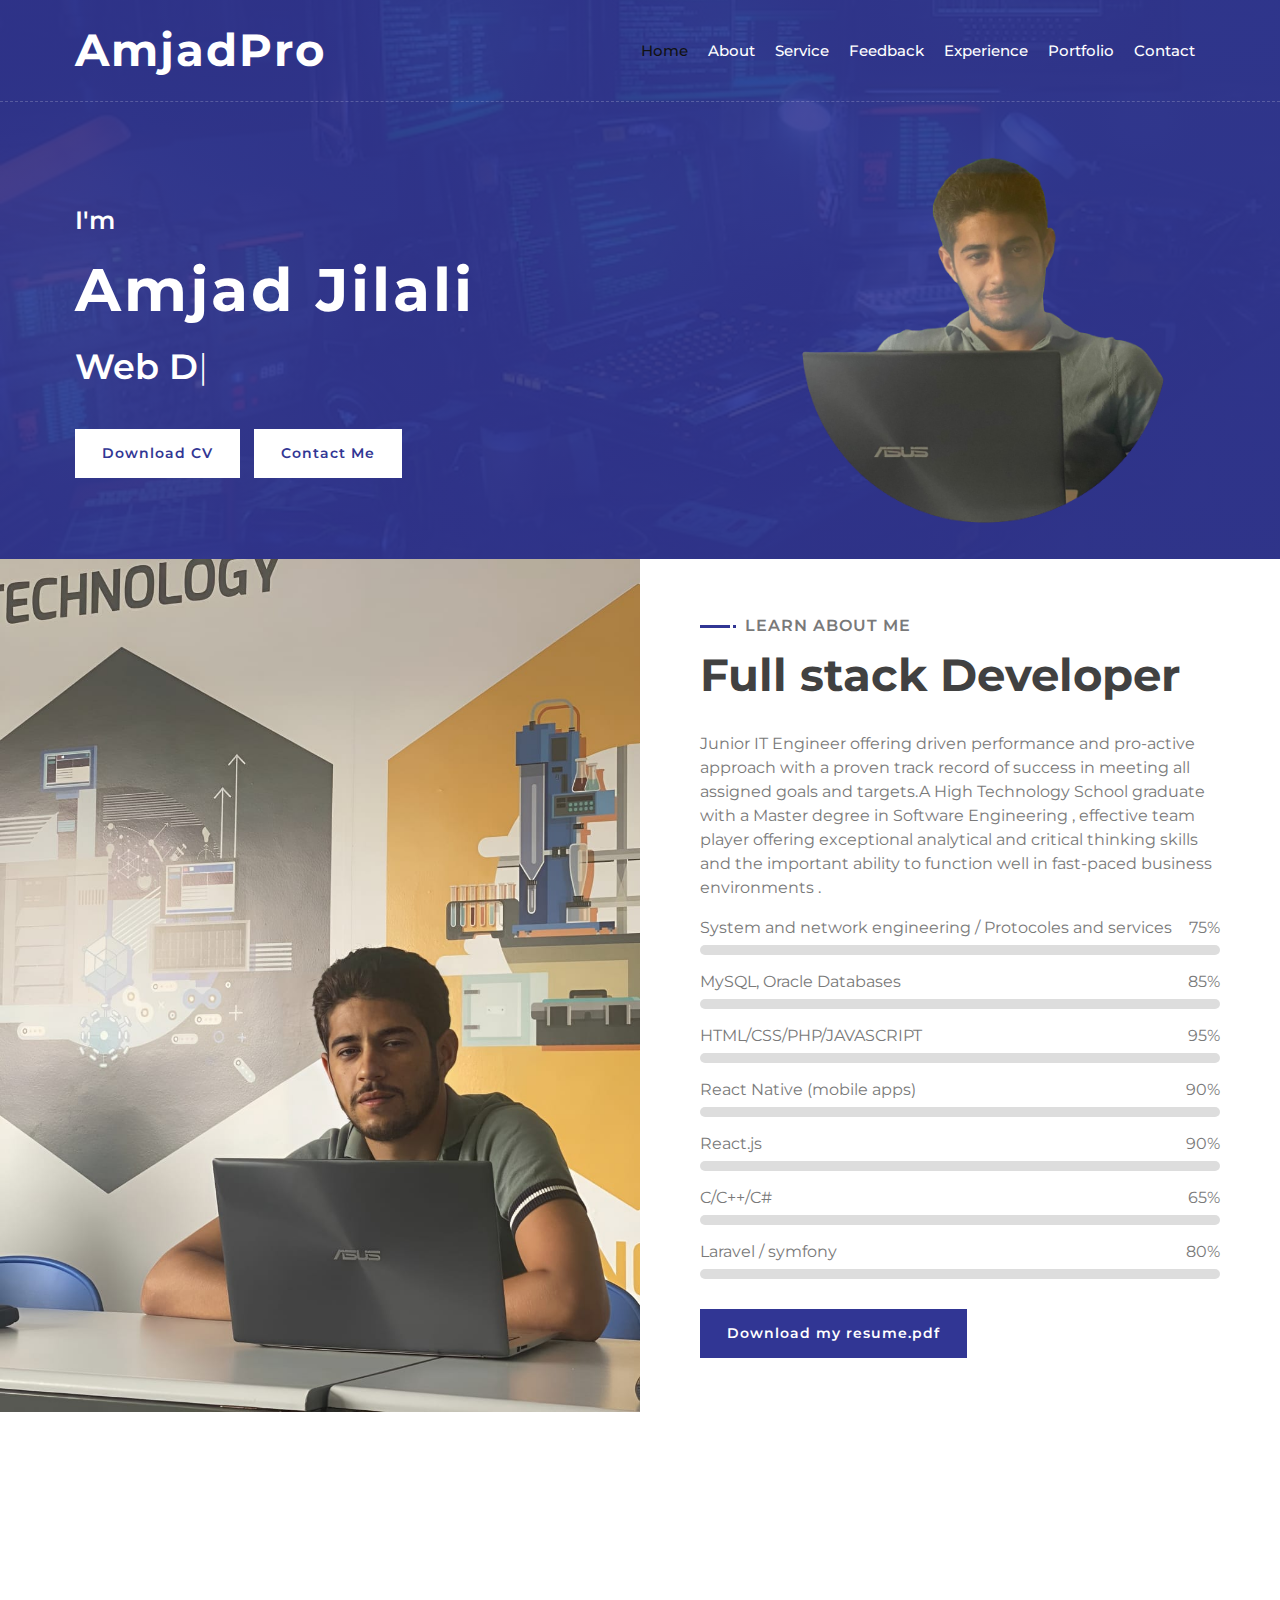
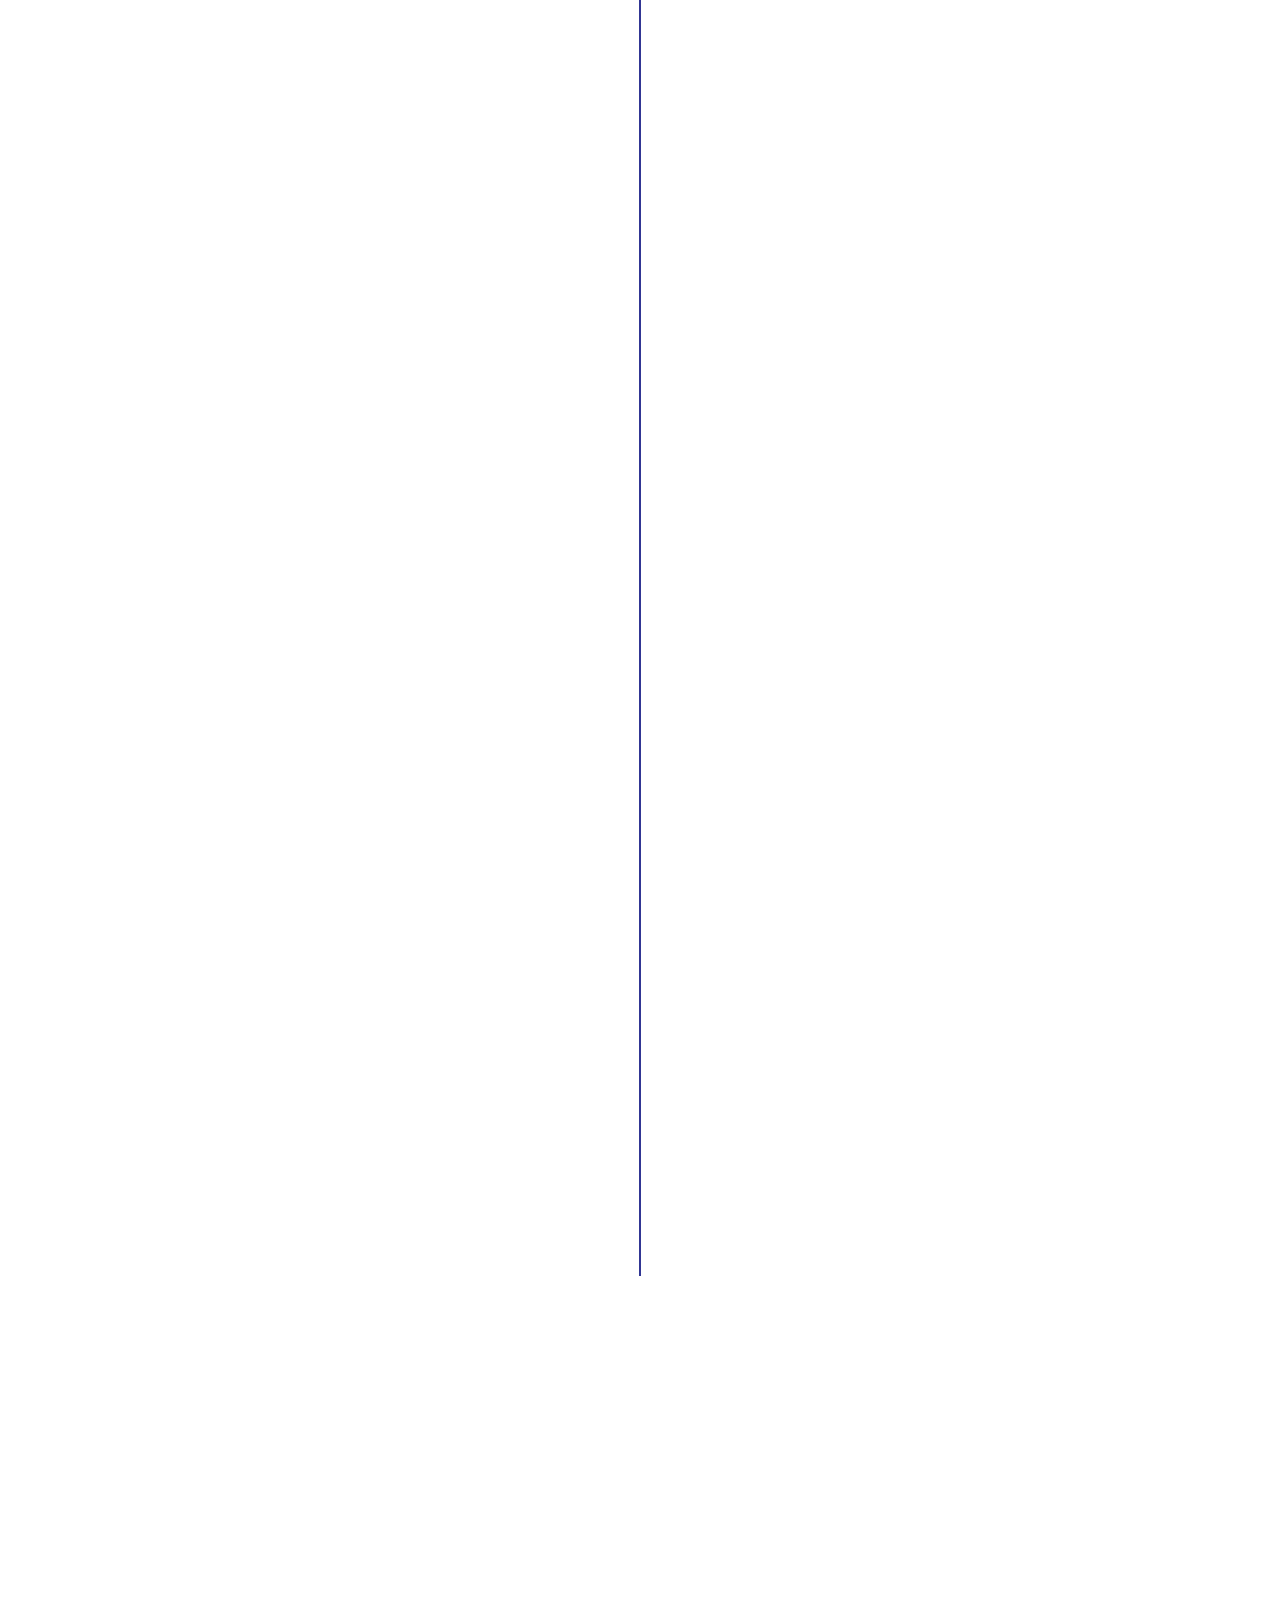
==== index.html @ ea2e1f59 "Add files via upload" ====
<!DOCTYPE html>
<html lang="en">
    <head>
        <meta charset="utf-8">
        <title>Amjadpro</title>
        <meta content="width=device-width, initial-scale=1.0" name="viewport">
        <link href="img/favicon.ico" rel="icon">
        <link href="https://fonts.googleapis.com/css2?family=Montserrat:wght@300;400;500;600;700&display=swap" rel="stylesheet">
        <link href="https://stackpath.bootstrapcdn.com/bootstrap/4.4.1/css/bootstrap.min.css" rel="stylesheet">
        <link href="https://cdnjs.cloudflare.com/ajax/libs/font-awesome/5.10.0/css/all.min.css" rel="stylesheet">
        <link href="lib/animate/animate.min.css" rel="stylesheet">
        <link href="lib/owlcarousel/assets/owl.carousel.min.css" rel="stylesheet">
        <link href="lib/lightbox/css/lightbox.min.css" rel="stylesheet">
        <link href="css/style.css" rel="stylesheet">
    </head>

    <body data-spy="scroll" data-target=".navbar" data-offset="51">
        <div class="navbar navbar-expand-lg bg-light navbar-light">
            <div class="container-fluid">
                <a href="index.html" class="navbar-brand">AmjadPro</a>
                <button type="button" class="navbar-toggler" data-toggle="collapse" data-target="#navbarCollapse">
                    <span class="navbar-toggler-icon"></span>
                </button>

                <div class="collapse navbar-collapse justify-content-between" id="navbarCollapse">
                    <div class="navbar-nav ml-auto">
                        <a href="#home" class="nav-item nav-link active">Home</a>
                        <a href="#about" class="nav-item nav-link">About</a>
                        <a href="#service" class="nav-item nav-link">Service</a>
                        <a href="#review" class="nav-item nav-link">Feedback</a>
                        <a href="#experience" class="nav-item nav-link">Experience</a>
                        <a href="#portfolio" class="nav-item nav-link">Portfolio</a>
                        <a href="#contact" class="nav-item nav-link">Contact</a>
                    </div>
                </div>
            </div>
        </div>
        <div class="hero" id="home">
            <div class="container-fluid">
                <div class="row align-items-center">
                    <div class="col-sm-12 col-md-6">
                        <div class="hero-content">
                            <div class="hero-text">
                                <p>I'm</p>
                                <h1>Amjad Jilali </h1>
                                <h2></h2>
                                <div class="typed-text">Web Developer, Full Stack Developer, Apps Developer</div>
                            </div>
                            <div class="hero-btn">
                                <a class="btn" href="">Download CV</a>
                                <a class="btn" href="#contact">Contact Me</a>
                            </div>
                        </div>
                    </div>
                    <div class="col-sm-12 col-md-6 d-none d-md-block">
                        <div class="hero-image">
                            <img src="img/hero.png" alt="Hero Image">
                        </div>
                    </div>
                </div>
            </div>
        </div>
        <div class="about wow fadeInUp" data-wow-delay="0.1s" id="about">
            <div class="container-fluid">
                <div class="row align-items-center">
                    <div class="col-lg-6">
                        <div class="about-img">
                            <img src="img/about.jpg" alt="Image">
                        </div>
                    </div>
                    <div class="col-lg-6">
                        <div class="about-content">
                            <div class="section-header text-left">
                                <p>Learn About Me</p>
                                <h2>Full stack Developer</h2>
                            </div>
                            <div class="about-text">
                                <p>
                                   Junior IT Engineer offering  driven performance and pro-active approach with a proven track record of success in meeting all assigned goals and targets.A High Technology School graduate with a Master degree in Software Engineering , effective team player offering exceptional analytical and critical thinking skills and the important ability to function well in fast-paced business environments .
                                </p>
                            </div>
                            <div class="skills">
                                <div class="skill-name">
                                    <p>System and network engineering / Protocoles and services</p><p>75%</p>
                                </div>
                                <div class="progress">
                                    <div class="progress-bar" role="progressbar" aria-valuenow="75" aria-valuemin="0" aria-valuemax="100"></div>
                                </div>
                                <div class="skill-name">
                                    <p>MySQL, Oracle Databases</p><p>85%</p>
                                </div>
                                <div class="progress">
                                    <div class="progress-bar" role="progressbar" aria-valuenow="85" aria-valuemin="0" aria-valuemax="100"></div>
                                </div>
                                <div class="skill-name">
                                    <p>HTML/CSS/PHP/JAVASCRIPT</p><p>95%</p>
                                </div>
                                <div class="progress">
                                    <div class="progress-bar" role="progressbar" aria-valuenow="95" aria-valuemin="0" aria-valuemax="100"></div>
                                </div>
                                <div class="skill-name">
                                    <p>React Native (mobile apps) </p><p>90%</p>
                                </div>
                                <div class="progress">
                                    <div class="progress-bar" role="progressbar" aria-valuenow="90" aria-valuemin="0" aria-valuemax="100"></div>
                                </div>
                                <div class="skill-name">
                                    <p>React.js</p><p>90%</p>
                                </div>
                                <div class="progress">
                                    <div class="progress-bar" role="progressbar" aria-valuenow="90" aria-valuemin="0" aria-valuemax="100"></div>
                                </div>
                                <div class="skill-name">
                                    <p>C/C++/C#</p><p>65%</p>
                                </div>
                                <div class="progress">
                                    <div class="progress-bar" role="progressbar" aria-valuenow="60" aria-valuemin="0" aria-valuemax="100"></div>
                                </div>
                                <div class="skill-name">
                                    <p>Laravel / symfony</p><p>80%</p>
                                </div>
                                <div class="progress">
                                    <div class="progress-bar" role="progressbar" aria-valuenow="80" aria-valuemin="0" aria-valuemax="100"></div>
                                </div>
                            </div>
                            <a class="btn" href="">Download my resume.pdf</a>
                        </div>
                    </div>
                </div>
            </div>
        </div>
        <div class="service" id="service">
            <div class="container">
                <div class="section-header text-center wow zoomIn" data-wow-delay="0.1s">
                    <p>What I do</p>
                    <h2>Awesome Quality Services</h2>
                </div>
                <div class="row">
                    <div class="col-lg-6 wow fadeInUp" data-wow-delay="0.0s">
                        <div class="service-item">
                            <div class="service-icon">
                                <i class="fa fa-laptop"></i>
                            </div>
                            <div class="service-text">
                                <h3>Web Design</h3>
                            </div>
                        </div>
                    </div>
                    <div class="col-lg-6 wow fadeInUp" data-wow-delay="0.2s">
                        <div class="service-item">
                            <div class="service-icon">
                                <i class="fa fa-laptop-code"></i>
                            </div>
                            <div class="service-text">
                                <h3>Web Development</h3>
                            </div>
                        </div>
                    </div>
                    <div class="col-lg-6 wow fadeInUp" data-wow-delay="0.4s">
                        <div class="service-item">
                            <div class="service-icon">
                                <i class="fab fa-android"></i>
                            </div>
                            <div class="service-text">
                                <h3>Apps Design</h3>
                            </div>
                        </div>
                    </div>
                    <div class="col-lg-6 wow fadeInUp" data-wow-delay="0.6s">
                        <div class="service-item">
                            <div class="service-icon">
                                <i class="fab fa-apple"></i>
                            </div>
                            <div class="service-text">
                                <h3>Apps Development</h3>
                            </div>
                        </div>
                    </div>
                </div>
            </div>
        </div>
        <!-- Service End -->
        <!-- Testimonial Start -->
        <div class="testimonial wow fadeInUp" data-wow-delay="0.1s" id="review">
            <div class="container">
                <div class="testimonial-icon">
                    <i class="fa fa-quote-left"></i>
                </div>
                <div class="owl-carousel testimonials-carousel">
                    <div class="testimonial-item">
                        <div class="testimonial-img">
                            <img src="img/testimonial-1.jpg" alt="Image">
                        </div>
                        <div class="testimonial-text">
                            <p>
                                Amjad is a proactive, serious person who is really involved in his work, efficient and professional versatile
                            </p>
                            <h3>Brahim El Manti</h3>
                            <h4>IT Engineer</h4>
                        </div>
                    </div>
                    <div class="testimonial-item">
                        <div class="testimonial-img">
                            <img src="img/testimonial-2.jpg" alt="Image">
                        </div>
                        <div class="testimonial-text">
                            <p>
                                Amjad and I worked together on several projects, and I was lucky to call him my coworker. He consistently gave 100 percent effort to the team.
                            </p>
                            <h3>Yasser laaouinat</h3>
                            <h4>UX Designer</h4>
                        </div>
                    </div>
                    <div class="testimonial-item">
                        <div class="testimonial-img">
                            <img src="img/testimonial-3.jpg" alt="Image">
                        </div>
                        <div class="testimonial-text">
                            <p>
                                Lorem ipsum dolor sit amet consec adipis elit. Etiam accums lacus eget velit tincid, quis suscip justo dictum. Lorem ipsum dolor sit amet consec adipis elit.
                            </p>
                            <h3>Customer Name</h3>
                            <h4>Profession</h4>
                        </div>
                    </div>
                </div>
            </div>
        </div>
        <!-- Testimonial End -->
        
        
         <!-- Experience Start -->
        <div class="experience" id="experience">
            <div class="container">
                <header class="section-header text-center wow zoomIn" data-wow-delay="0.1s">
                    <p>My Resume</p>
                    <h2>Working Experience</h2>
                </header>
                <div class="timeline">
                    <div class="timeline-item right wow slideInRight" data-wow-delay="0.1s">
                        <div class="timeline-text">
                            <div class="timeline-date">2022 - present</div>
                            <h2>Clicktodeal.com  2022- Present</h2>
                            <h4>Web Developper WordPress</h4>
                            <p> Develop  the front-end and back-end of a website</p>
                            <p>create attractive and user-friendly websites according to client specifications</p>
                            <p>implementation of themes and plugins</p>
                        </div>
                    </div>

                    <div class="timeline-item left wow slideInLeft" data-wow-delay="0.1s">
                        <div class="timeline-text">
                            <div class="timeline-date">2021 - 2023</div>
                            <h2>Master M1/M2</h2>
                            <h4>High-tech</h4>
                            <p>
                                Master degree of softaware engineering in High Technology school
                            </p>
                        </div>
                    </div>
                     <div class="timeline-item right wow slideInRight" data-wow-delay="0.1s">
                        <div class="timeline-text">
                            <div class="timeline-date">2022</div>
                            <h2>Intern at Avaliance Company -2022</h2>
                            <h4>A full stack Java Developper  01/07 -01/09 </h4>
                            <p> Writing clean code for the front and back end of the software</p>
                            <p>Designing user interactions on the web application itself</p>
                            <p>Creating servers and databases for the back end of the software</p>
                            <p>Ensuring cross-platform compatibility and optimization</p>
                            <p>Testing and maintaining the responsive design of applications</p>

                        </div>
                    </div>
                    <div class="timeline-item right wow slideInRight" data-wow-delay="0.1s">
                        <div class="timeline-text">
                            <div class="timeline-date">2020 - 2021</div>
                            <h2>It Engineering</h2>
                            <h4>High-tech</h4>
                            <p>
                                Bachelor's Degree in IT Engineering - High-Tech Group
                            </p>
                        </div>
                    </div>
                     <div class="timeline-item left wow slideInLeft" data-wow-delay="0.1s">
                        <div class="timeline-text">
                            <div class="timeline-date">2021</div>
                            <h2>Intern at TechniPower group -2021</h2>
                            <h4>Observation internship in automation engineering 15/07-15/09
</h4>
                            <p>
                                Developing and optimising technical systems and automatic facilities
                            </p>
                             <p>
                                Take charge of practical installation work such as installing, commissioning, optimising and operating automatic systems in technical production environments.
                            </p>
                        </div>
                    </div>
                    <div class="timeline-item left wow slideInLeft" data-wow-delay="0.1s">
                        <div class="timeline-text">
                            <div class="timeline-date">2018 - 2020</div>
                            <h2>It Engineering</h2>
                            <h4>Ecole marocaine de science d'ingenieur</h4>
                            <p>
                                First year in Engineering - EMSI, Rabat
                            </p>
                        </div>
                    </div>
                    <div class="timeline-item right wow slideInRight" data-wow-delay="0.1s">
                        <div class="timeline-text">
                            <div class="timeline-date">2014 - 2015</div>
                            <h2>Student</h2>
                            <h4>Group Al Moubadara</h4>
                            <p>
                                High School Graduate Diploma Option SVT
                            </p>
                        </div>
                    </div>
                </div>
            </div>
        </div>
        <!-- Job Experience End -->
        
        
        <!-- Banner Start -->
        <div class="banner wow zoomIn" data-wow-delay="0.1s">
            <div class="container">
                <div class="section-header text-center">
                    <p>Reasonable Price</p>
                    <h2>Get A <span>Special</span> Price</h2>
                </div>
                <div class="container banner-text">
                    <p>
                        Looking for an affordable and professional website? Im here to give your website exactly what it needs to stand out and convert in your niche
                    </p>
                    <a class="btn">Pricing Plan</a>
                </div>
            </div>
        </div>
        <!-- Banner End -->


        <!-- Portfolio Start -->
        <div class="portfolio" id="portfolio">
            <div class="container">
                <div class="section-header text-center wow zoomIn" data-wow-delay="0.1s">
                    <p>My Portfolio</p>
                    <h2>My Academic projects</h2>
                </div>

                <div class="row portfolio-container">
                    <div class="col-lg-4 col-md-6 col-sm-12 portfolio-item filter-1 wow fadeInUp" data-wow-delay="0.0s">
                        <div class="portfolio-wrap">
                            <div class="portfolio-img">
                                <img src="img/post1.png" alt="Image">
                            </div>
                            <div class="portfolio-text">
                                <h3>Dazzling design</h3>
                                <a class="btn" href="img/post1.png" data-lightbox="portfolio">+</a>
                            </div>
                        </div>
                    </div>
                    <div class="col-lg-4 col-md-6 col-sm-12 portfolio-item filter-2 wow fadeInUp" data-wow-delay="0.2s">
                        <div class="portfolio-wrap">
                            <div class="portfolio-img">
                                <img src="img/post2.png" alt="Image">
                            </div>
                            <div class="portfolio-text">
                                <h3>Ana group</h3>
                                <a class="btn" href="img/post2.png" data-lightbox="portfolio">+</a>
                            </div>
                        </div>
                    </div>
                    <div class="col-lg-4 col-md-6 col-sm-12 portfolio-item filter-3 wow fadeInUp" data-wow-delay="0.4s">
                        <div class="portfolio-wrap">
                            <div class="portfolio-img">
                                <img src="img/post3.png" alt="Image">
                            </div>
                            <div class="portfolio-text">
                                <h3>JavaScript quiz game</h3>
                                <a class="btn" href="img/post3.png" data-lightbox="portfolio">+</a>
                            </div>
                        </div>
                    </div>
                </div>
            </div>
        </div>
        <!-- Portfolio End -->
        
  
        <!-- Contact Start -->
        <div class="contact wow fadeInUp" data-wow-delay="0.1s" id="contact">
            <div class="container-fluid">
                <div class="container">
                    <div class="row align-items-center">
                        <div class="col-md-4"></div>
                        <div class="col-md-8">
                            <div class="contact-form">
                                <div id="success"></div>
                                <form name="sentMessage" id="contactForm" novalidate="novalidate">
                                    <div class="control-group">
                                        <input type="text" class="form-control" id="name" placeholder="Your Name" required="required" data-validation-required-message="Please enter your name" />
                                        <p class="help-block"></p>
                                    </div>
                                    <div class="control-group">
                                        <input type="email" class="form-control" id="email" placeholder="Your Email" required="required" data-validation-required-message="Please enter your email" />
                                        <p class="help-block"></p>
                                    </div>
                                    <div class="control-group">
                                        <input type="text" class="form-control" id="subject" placeholder="Subject" required="required" data-validation-required-message="Please enter a subject" />
                                        <p class="help-block"></p>
                                    </div>
                                    <div class="control-group">
                                        <textarea class="form-control" id="message" placeholder="Message" required="required" data-validation-required-message="Please enter your message"></textarea>
                                        <p class="help-block"></p>
                                    </div>
                                    <div>
                                        <button class="btn" type="submit" id="sendMessageButton">Send Message</button>
                                    </div>
                                </form>
                            </div>
                        </div>
                    </div>
                </div>
            </div>
        </div>
        <!-- Contact End -->


        <!-- Footer Start -->
        <div class="footer wow fadeIn" data-wow-delay="0.3s">
            <div class="container-fluid">
                <div class="container">
                    <div class="footer-info">
                        <h2>Amjad Jilali</h2>
                        <h3>IMM 7AG APPT 15 CYM, Rabat, Morocco</h3>
                        <div class="footer-menu">
                            <p>+212 693 111 044</p>
                            <p>Amjad.jil@hotmail.com</p>
                        </div>
                        <div class="footer-social">
                            <a href="https://api.whatsapp.com/send?phone=0693111044"><i class="fab fa-whatsapp"></i></a>
                            <a href="mailto:amjad.jil@hotmail.com"><i class="fas fa-envelope"></i></a>
                            <a href="https://www.linkedin.com/in/amjad-jilali-318666165"><i class="fab fa-linkedin-in"></i></a>
                        </div>
                    </div>
                </div>
                <div class="container copyright">
                    <p>&copy; <a href="#">Amjadpro</a>, All Right Reserved | Designed By Amjad Jilali</a></p>
                </div>
            </div>
        </div>
        <!-- Footer End -->
        
        
        <!-- Back to top button -->
        <a href="#" class="btn back-to-top"><i class="fa fa-chevron-up"></i></a>
        
        
        <!-- Pre Loader -->
        <div id="loader" class="show">
            <div class="loader"></div>
        </div>

        
        <!-- JavaScript Libraries -->
        <script src="https://code.jquery.com/jquery-3.4.1.min.js"></script>
        <script src="https://stackpath.bootstrapcdn.com/bootstrap/4.4.1/js/bootstrap.bundle.min.js"></script>
        <script src="lib/easing/easing.min.js"></script>
        <script src="lib/wow/wow.min.js"></script>
        <script src="lib/waypoints/waypoints.min.js"></script>
        <script src="lib/typed/typed.min.js"></script>
        <script src="lib/owlcarousel/owl.carousel.min.js"></script>
        <script src="lib/isotope/isotope.pkgd.min.js"></script>
        <script src="lib/lightbox/js/lightbox.min.js"></script>
        
        <!-- Contact Javascript File -->
        <script src="mail/jqBootstrapValidation.min.js"></script>
        <script src="mail/contact.js"></script>

        <!-- Template Javascript -->
        <script src="js/main.js"></script>
    </body>
</html>
---- css/style.css ----
body {
    color: #797979;
    background: #ffffff;
    font-family: 'Montserrat', sans-serif;
}

h1,
h2, 
h3, 
h4,
h5, 
h6 {
    color: #414141;
}

a {
    color: #313131;
    transition: .3s;
}

a:hover,
a:active,
a:focus {
    color: #313694;
    outline: none;
    text-decoration: none;
}

.btn:focus,
.form-control:focus {
    box-shadow: none;
}

.container-fluid {
    max-width: 1366px;
}

.btn {
    padding: 12px 25px;
    font-size: 14px;
    font-weight: 600;
    letter-spacing: 1px;
    color: #ffffff;
    background: #313694;
    border: 2px solid transparent;
    border-radius: 0;
    box-shadow: inset 0 0 0 50px #313694;
    transition: ease-out 0.3s;
    -webkit-transition: ease-out 0.3s;
    -moz-transition: ease-out 0.3s;
}

.btn:hover {
    color: #313694;
    background: transparent;
    box-shadow: inset 0 0 0 0 #313694;
    border-color: #313694;
}

#loader {
    position: fixed;
    top: 0;
    right: 0;
    bottom: 0;
    left: 0;
    display: flex;
    align-items: center;
    justify-content: center;
    background: #ffffff;
    opacity: 0;
    visibility: hidden;
    -webkit-transition: opacity .3s ease-out, visibility 0s linear .3s;
    -o-transition: opacity .3s ease-out, visibility 0s linear .3s;
    transition: opacity .3s ease-out, visibility 0s linear .3s;
    z-index: 999;
}

#loader.show {
    -webkit-transition: opacity .6s ease-out, visibility 0s linear 0s;
    -o-transition: opacity .6s ease-out, visibility 0s linear 0s;
    transition: opacity .6s ease-out, visibility 0s linear 0s;
    visibility: visible;
    opacity: 1;
}

#loader .loader {
    position: relative;
    width: 45px;
    height: 45px;
    border: 5px solid #dddddd;
    border-top: 5px solid #313694;
    border-radius: 50%;
    -webkit-animation: spin 2s linear infinite;
    animation: spin 2s linear infinite;
}

@-webkit-keyframes spin {
    0% { -webkit-transform: rotate(0deg); }
    100% { -webkit-transform: rotate(360deg); }
}

@keyframes spin {
    0% { transform: rotate(0deg); }
    100% { transform: rotate(360deg); }
}

.back-to-top {
    position: fixed;
    display: none;
    width: 44px;
    height: 44px;
    padding: 8px 0;
    text-align: center;
    line-height: 1;
    font-size: 22px;
    right: 15px;
    bottom: 15px;
    z-index: 9;
}

.back-to-top i {
    color: #ffffff;
}

.back-to-top:hover i {
    color: #414141;
}


/**********************************/
/*********** Nav Bar CSS **********/
/**********************************/
.navbar {
    position: relative;
    transition: .5s;
    z-index: 999;
}

.navbar.nav-sticky {
    position: fixed;
    top: 0;
    width: 100%;
    box-shadow: 0 2px 5px rgba(0, 0, 0, .3);
}

.navbar .navbar-brand {
    margin: 0;
    font-size: 45px;
    line-height: 0px;
    font-weight: 700;
    letter-spacing: 2px;
    transition: .5s;
    
}

.navbar .navbar-brand img {
    max-width: 100%;
    max-height: 40px;
}

.navbar .dropdown-menu {
    margin-top: 0;
    border: 0;
    border-radius: 0;
    background: #f8f9fa;
}

@media (min-width: 992px) {
    .navbar {
        position: absolute;
        width: 100%;
        padding: 30px 60px;
        background: transparent !important;
        border-bottom: 1px dashed rgba(256, 256, 256, .2);
        z-index: 9;
    }
    
    .navbar.nav-sticky {
        padding: 10px 60px;
        background: #ffffff !important;
    }
    
    .navbar .navbar-brand {
        color: #ffffff;
    }
    
    .navbar.nav-sticky .navbar-brand {
        color: #313694;
    }

    .navbar-light .navbar-nav .nav-link,
    .navbar-light .navbar-nav .nav-link:focus {
        padding: 10px 10px 8px 10px;
        color: #ffffff;
        font-size: 15px;
        font-weight: 500;
    }
    
    .navbar-light.nav-sticky .navbar-nav .nav-link,
    .navbar-light.nav-sticky .navbar-nav .nav-link:focus {
        color: #414141;
    }

    .navbar-light .navbar-nav .nav-link:hover,
    .navbar-light .navbar-nav .nav-link.active {
        color: #111111;
    }
    
    .navbar-light.nav-sticky .navbar-nav .nav-link:hover,
    .navbar-light.nav-sticky .navbar-nav .nav-link.active {
        color: #313694;
    }
}

@media (max-width: 991.98px) {   
    .navbar {
        padding: 15px;
        background: #ffffff !important;
    }
    
    .navbar .navbar-brand {
        color: #313694;
    }
    
    .navbar .navbar-nav {
        margin-top: 15px;
    }
    
    .navbar a.nav-link {
        padding: 5px;
    }
    
    .navbar .dropdown-menu {
        box-shadow: none;
    }
}


/*******************************/
/********** Hero CSS ***********/
/*******************************/
.hero {
    position: relative;
    width: 100%;
    margin-bottom: 45px;
    padding: 120px 0 0 0;
    overflow: hidden;
    background: linear-gradient(rgba(49, 54, 148, .90), rgba(49, 54, 148, .90)), url(../img/hero-bg.jpg);
    background-position: center;
    background-repeat: no-repeat;
    background-size: cover;
}

.hero .container-fluid {
    padding: 0;
}

.hero .hero-image {
    position: relative;
    text-align: right;
    padding-right: 75px;
}

.hero .hero-image img {
    max-width: 80%;
    max-height: 80%;
}

.hero .hero-content {
    position: relative;
    padding-left: 75px;
    display: flex;
    align-items: flex-start;
    justify-content: center;
    flex-direction: column;
}

.hero .hero-text p {
    color: #ffffff;
    font-size: 25px;
    font-weight: 600;
    margin-bottom: 15px;
}

.hero .hero-text h1 {
    color: #ffffff;
    font-size: 60px;
    font-weight: 700;
    letter-spacing: 3px;
    margin-bottom: 15px;
}

.hero .hero-text h2 {
    display: inline-block;
    margin: 0;
    height: 35px;
    color: #ffffff;
    font-size: 35px;
    font-weight: 600;
}

.hero .hero-text .typed-text {
    display: none;
}

.hero .hero-text .typed-cursor {
    font-size: 35px;
    font-weight: 300;
    color: #ffffff;
}

.hero .hero-btn .btn {
    margin-top: 35px;
    color: #313694;
    background: #ffffff;
    box-shadow: inset 0 0 0 50px #ffffff;
}

.hero .hero-btn .btn:hover {
    color: #ffffff;
    background: transparent;
    box-shadow: inset 0 0 0 0 #ffffff;
    border-color: #ffffff;
}

.hero .hero-btn .btn:first-child {
    margin-right: 10px;
}

@media (max-width: 991.98px) {
    .hero {
        padding-top: 60px;
    }
    
    .hero .hero-content {
        padding: 0 15px;
    }
    
    .hero .hero-text p {
        font-size: 20px;
    }
    
    .hero .hero-text h1 {
        font-size: 45px;
    }
    
    .hero .hero-text h2 {
        font-size: 25px;
        height: 25px;
    }
    
    .hero .hero-btn .btn {
        padding: 12px 30px;
        letter-spacing: 1px;
    }
}

@media (max-width: 767.98px) {
    .hero {
        padding-top: 60px;
        padding-bottom: 60px;
    }
    
    .hero,
    .hero .hero-text,
    .hero .hero-btn {
        width: 100%;
        text-align: center;
    }
    
    .hero .hero-text p {
        font-size: 18px;
    }
    
    .hero .hero-text h1 {
        font-size: 35px;
    }
    
    .hero .hero-text h2 {
        font-size: 22px;
        height: 22px;
    }
    
    .hero .hero-btn .btn {
        padding: 10px 15px;
        letter-spacing: 1px;
    }
}

@media (max-width: 575.98px) {
    .hero .hero-text p {
        font-size: 16px;
    }
    
    .hero .hero-text h1 {
        font-size: 30px;
    }
    
    .hero .hero-text h2 {
        font-size: 18px;
        height: 18px;
    }
    
    .hero .hero-btn .btn {
        padding: 8px 10px;
        letter-spacing: 0;
    }
}


/*******************************/
/******* Section Header ********/
/*******************************/
.section-header {
    position: relative;
    margin-bottom: 45px;
}

.section-header p {
    display: inline-block;
    margin: 0 30px;
    margin-bottom: 10px;
    padding-left: 15px;
    position: relative;
    font-size: 16px;
    font-weight: 600;
    letter-spacing: 1px;
    text-transform: uppercase;
    background: #ffffff;
}

.section-header p::before {
    position: absolute;
    content: "";
    height: 3px;
    top: 11px;
    right: 0;
    left: -30px;
    background: #313694;
    z-index: -1;
}

.section-header p::after {
    position: absolute;
    content: "";
    width: 3px;
    height: 3px;
    top: 11px;
    left: 3px;
    background: #313694;
    z-index: 1;
}

.section-header h2 {
    margin: 0;
    position: relative;
    font-size: 45px;
    font-weight: 700;
}

@media (max-width: 767.98px) {
    .section-header h2 {
        font-size: 30px;
    }
}


/*******************************/
/********** About CSS **********/
/*******************************/
.about {
    position: relative;
    width: 100%;
    margin: -45px 0 45px 0;
}

.about .col-lg-6 {
    padding: 0;
}

.about .section-header {
    margin-bottom: 30px;
}

.about .about-img {
    position: relative;
    height: 100%;
}

.about .about-img img {
    position: relative;
    width: 100%;
    height: 100%;
    object-fit: cover;
}

.about .about-content {
    padding: 0 60px;
}

.about .about-text p {
    font-size: 16px;
}

.about .skills {
    margin-bottom: 30px;
}

.about .skill-name {
    margin-top: 15px;
}

.about .skill-name p {
    display: inline-block;
    margin-bottom: 5px;
    font-size: 16px;
    font-weight: 400;
}

.about .skill-name p:last-child {
    float: right;
}

.about .progress {
    height: 10px;
    border-radius: 10px;
    background: #dddddd;
}

.about .progress .progress-bar {
    width: 0px;
    background: #313694;
    border-radius: 10px;
    transition: 2s;
}

.about .about-text a.btn {
    margin-top: 15px;
}

@media (max-width: 991.98px) {
    .about .about-content {
        padding: 45px 15px 0 15px;
    }
}


/*******************************/
/******* Experience CSS ********/
/*******************************/
.experience {
    position: relative;
    padding: 45px 0 15px 0;
}

.experience .timeline {
    position: relative;
    width: 100%;
}

.experience .timeline::after {
    content: '';
    position: absolute;
    width: 2px;
    background: #313694;
    top: 0;
    bottom: 0;
    left: 50%;
    margin-left: -1px;
}

.experience .timeline .timeline-item {
    position: relative;
    background: inherit;
    width: 50%;
    margin-bottom: 30px;
}

.experience .timeline .timeline-item.left {
    left: 0;
    padding-right: 30px;
}

.experience .timeline .timeline-item.right {
    left: 50%;
    padding-left: 30px;
}

.experience .timeline .timeline-item::after {
    content: '';
    position: absolute;
    width: 16px;
    height: 16px;
    top: 48px;
    right: -8px;
    background: #ffffff;
    border: 2px solid #313694;
    border-radius: 16px;
    z-index: 1;
}

.experience .timeline .timeline-item.right::after {
    left: -8px;
}

.experience .timeline .timeline-item::before {
  content: '';
  position: absolute;
  width: 0;
  height: 0;
  top: 46px;
  right: 10px;
  z-index: 1;
  border: 10px solid;
  border-color: transparent transparent transparent #dddddd;
}

.experience .timeline .timeline-item.right::before {
  left: 10px;
  border-color: transparent #dddddd transparent transparent;
}

.experience .timeline .timeline-date {
    position: absolute;
    width: 100%;
    top: 44px;
    font-size: 16px;
    font-weight: 600;
    color: #313694;
    text-transform: uppercase;
    letter-spacing: 1px;
    z-index: 1;
}

.experience .timeline .timeline-item.left .timeline-date {
    text-align: left;
    left: calc(100% + 55px);
}

.experience .timeline .timeline-item.right .timeline-date {
    text-align: right;
    right: calc(100% + 55px);
}

.experience .timeline .timeline-text {
    padding: 30px;
    background: #ffffff;
    position: relative;
    border-right: 5px solid #dddddd;
    box-shadow: 0 0 60px rgba(0, 0, 0, .08);
}

.experience .timeline .timeline-item.right .timeline-text {
    border-right: none;
    border-left: 5px solid #dddddd;
}

.experience .timeline .timeline-text h2 {
    margin: 0 0 5px 0;
    font-size: 22px;
    font-weight: 600;
}

.experience .timeline .timeline-text h4 {
    margin: 0 0 10px 0;
    font-size: 16px;
    font-style: italic;
    font-weight: 400;
}

.experience .timeline .timeline-text p {
    margin: 0;
    font-size: 16px;
}

@media (max-width: 767.98px) {
    .experience .timeline::after {
        left: 8px;
    }

    .experience .timeline .timeline-item {
        width: 100%;
        padding-left: 38px;
    }
    
    .experience .timeline .timeline-item.left {
        padding-right: 0;
    }
    
    .experience .timeline .timeline-item.right {
        left: 0%;
        padding-left: 38px;
    }

    .experience .timeline .timeline-item.left::after, 
    .experience .timeline .timeline-item.right::after {
        left: 0;
    }
    
    .experience .timeline .timeline-item.left::before,
    .experience .timeline .timeline-item.right::before {
        left: 18px;
        border-color: transparent #dddddd transparent transparent;
    }
    
    .experience .timeline .timeline-item.left .timeline-date,
    .experience .timeline .timeline-item.right .timeline-date {
        position: relative;
        top: 0;
        right: auto;
        left: 0;
        text-align: left;
        margin-bottom: 10px;
    }
    
    .experience .timeline .timeline-item.left .timeline-text,
    .experience .timeline .timeline-item.right .timeline-text {
        border-right: none;
        border-left: 5px solid #dddddd;
    }
}


/*******************************/
/********* Service CSS *********/
/*******************************/
.service {
    position: relative;
    width: 100%;
    padding: 45px 0 15px 0;
}

.service .service-item {
    position: relative;
    margin-bottom: 30px;
    display: flex;
    align-items: center;
    box-shadow: inset 0 0 0 0 transparent;
    transition: ease-out 0.5s;
}

.service .service-item:hover {
    box-shadow: inset 800px 0 0 0 #313694;
}

.service .service-icon {
    position: relative;
    width: 150px;
    min-height: 150px;
    display: flex;
    align-items: center;
    justify-content: center;
    border: 1px solid #313694;
    background: #ffffff;
}

.service .service-icon i {
    position: relative;
    font-size: 60px;
    color: #313694;
    transition: .3s;
}

.service .service-item:hover i {
    font-size: 75px;
}

.service .service-text {
    position: relative;
    width: calc(100% - 120px);
    padding: 0 30px;
}

.service .service-text h3 {
    margin-bottom: 10px;
    font-size: 20px;
    font-weight: 600;
    transition: 1s;
}

.service .service-text p {
    margin: 0;
    font-size: 16px;
    transition: 1s;
}

.service .service-item:hover .service-text h3,
.service .service-item:hover .service-text p {
    color: #ffffff;
}

@media (max-width: 575.98px) {
    .service .service-text h3 {
        font-size: 16px;
        margin-bottom: 5px;
    }
    
    .service .service-text p {
        font-size: 14px;
    }
}


/*******************************/
/******** Portfolio CSS ********/
/*******************************/
.portfolio {
    position: relative;
    padding: 45px 0 15px 0;
}

.portfolio #portfolio-filter {
    padding: 0;
    margin: -15px 0 25px 0;
    list-style: none;
    font-size: 0;
    text-align: center;
}

.portfolio #portfolio-filter li {
    cursor: pointer;
    display: inline-block;
    margin: 5px;
    padding: 6px 12px;
    font-size: 14px;
    font-weight: 600;
    color: #ffffff;
    background: #313694;
    border: 2px solid transparent;
    border-radius: 0;
    box-shadow: inset 0 0 0 50px #313694;
    transition: ease-out 0.3s;
    -webkit-transition: ease-out 0.3s;
    -moz-transition: ease-out 0.3s;
}

.portfolio #portfolio-filter li:hover,
.portfolio #portfolio-filter li.filter-active {
    color: #313694;
    background: transparent;
    box-shadow: inset 0 0 0 0 #313694;
    border-color:#313694;
}

.portfolio .portfolio-item {
    position: relative;
}

.portfolio .portfolio-wrap {
    position: relative;
    width: 100%;
}

.portfolio .portfolio-img {
    position: relative;
    overflow: hidden;
}

.portfolio .portfolio-img img {
    position: relative;
    width: 100%; 
    height: 100%; 
    object-fit: cover;
    transform: scale(1.1);
    transition: .5s;
}

.portfolio .portfolio-item:hover img {
    margin-left: 15px;
}

.portfolio .portfolio-text {
    position: relative;
    height: 60px;
    width: calc(100% - 30px);
    margin: -30px 15px 30px 15px;
    display: flex;
    align-items: center;
    background: #ffffff;
    box-shadow: 0 0 15px rgba(0, 0, 0, .12);
}

.portfolio .portfolio-text h3 {
    width: calc(100% - 70px);
    font-size: 18px;
    font-weight: 600;
    margin: 0 0 0 15px;
    white-space: nowrap;
    overflow: hidden;
}

.portfolio .portfolio-text a.btn {
    width: 50px;
    height: 50px;
    padding: 0 0 2px 1px;
    display: flex;
    align-items: center;
    justify-content: center;
    font-size: 45px;
    font-weight: 100;
}

.portfolio .portfolio-item:hover a.btn {
    color: #313694;
    background: transparent;
    box-shadow: inset 0 0 0 0 #313694;
    border-color: #313694;
}


/*******************************/
/********* Banner CSS **********/
/*******************************/
.banner {
    position: relative;
    width: 100%;
    margin: 45px 0;
    padding: 90px 0;
    background: #313694;
}

.banner .container {
    max-width: 750px;
    text-align: center;
}

.banner .section-header {
    margin-bottom: 20px;
}

.banner .section-header p {
    color: #414141;
    background: transparent;
}

.banner .section-header p::after {
    display: none;
}

.banner .section-header h2 {
    color: #ffffff;
}

.banner .section-header h2 span {
    color: #414141;
    font-size: 50px;
}

.banner .banner-text p {
    font-size: 18px;
    color: #ffffff;
}

.banner .banner-text .btn {
    margin-top: 15px;
    color: #313694;
    background: #ffffff;
    box-shadow: inset 0 0 0 50px #ffffff;
}

.banner .banner-text .btn:hover {
    color: #ffffff;
    background: transparent;
    box-shadow: inset 0 0 0 0 #ffffff;
    border-color: #ffffff;
}


/*******************************/
/********* Pricing CSS *********/
/*******************************/
.price {
    position: relative;
    width: 100%;
    padding: 45px 0 15px 0;
}

.price .row {
    padding: 0 15px;
}

.price .col-md-4 {
    padding: 0;
}

.price .price-item {
    position: relative;
    margin-bottom: 30px;
    background: #ffffff;
}

.price .featured-item {
    box-shadow: 0 0 30px rgba(0, 0, 0, .2);
    z-index: 1;
}

.price .price-header,
.price .price-body,
.price .price-footer {
    position: relative;
    text-align: center;
}

.price .price-header {
    padding: 45px 0 30px 0;
    color: #414141;
}

.price .price-item.featured-item .price-header {
    color: #313694;
}

.price .price-title h2 {
    font-size: 25px;
    font-weight: 400;
    text-transform: uppercase;
}

.price .price-prices h2 {
    font-size: 45px;
    font-weight: 700;
    margin-left: 10px;
}

.price .price-prices h2 small {
    position: absolute;
    font-size: 18px;
    font-weight: 400;
    margin-top: 9px;
    margin-left: -12px;
}

.price .price-prices h2 span {
    margin-left: 1px;
    font-size: 18px;
    font-weight: 400;
}

.price .price-item.featured-item h2 {
    color: #313694;
}

.price .price-body {
    padding: 0 0 20px 0;
}

.price .price-description ul {
    margin: 0;
    padding: 0;
    list-style: none;
}

.price .price-description ul li {
    padding: 0 0 20px 0;
}

.price .price-item .price-action {
    padding-bottom: 45px;
}

.price .price-item .price-action .btn {
    color: #ffffff;
    background: #414141;
    box-shadow: inset 0 0 0 50px #414141;
}

.price .price-item .price-action .btn:hover {
    color: #414141;
    background: transparent;
    box-shadow: inset 0 0 0 0 #414141;
    border-color: #414141;
}

.price .price-item.featured-item .price-action .btn {
    color: #ffffff;
    background: #313694;
    box-shadow: inset 0 0 0 50px #313694;
}

.price .price-item.featured-item .price-action .btn:hover {
    color: #313694;
    background: transparent;
    box-shadow: inset 0 0 0 0 #313694;
    border-color: #313694;
}


/*******************************/
/*********** Team CSS **********/
/*******************************/
.team {
    position: relative;
    width: 100%;
    padding: 45px 0 15px 0;
}

.team .team-item {
    position: relative;
    background: #ffffff;
    margin-bottom: 30px;
    display: flex;
    align-items: center;
    justify-content: flex-start;
    box-shadow: inset 0 0 0 0 transparent;
    transition: ease-out 0.5s;
}

.team .team-img {
    position: relative;
    width: 50%;
    overflow: hidden;
}

.team .team-img img {
    position: relative;
    width: 100%;
    transition: .5s;
}

.team .team-text {
    position: relative;
    width: 50%;
    padding: 0 30px;
}

.team .team-text h2 {
    color: #313694;
    font-size: 18px;
    font-weight: 600;
    margin-bottom: 5px;
    transition: 1s;
}

.team .team-text h4 {
    font-size: 14px;
    font-weight: 600;
    margin-bottom: 15px;
    transition: 1s;
}

.team .team-text p {
    margin-bottom: 20px;
    transition: 1s;
}

.team .team-social {
    position: relative;
    display: flex;
    align-items: center;
    justify-content: flex-start;
}

.team .team-social a.btn {
    width: 35px;
    height: 35px;
    padding: 0;
    display: flex;
    align-items: center;
    justify-content: center;
    font-size: 14px;
    font-weight: normal;
    margin-right: 5px;
}

.team .team-item:hover {
    box-shadow: inset 800px 0 0 0 #313694;
}

.team .team-item:hover .team-img img {
    transform: scale(1.2);
}

.team .team-item:hover .team-text h2,
.team .team-item:hover .team-text h4,
.team .team-item:hover .team-text p {
    color: #ffffff;
}

.team .team-item:hover .team-social a.btn {
    background: #ffffff;
}

.team .team-item:hover .team-social a.btn:hover {
    border-color: #ffffff;
}

@media(max-width: 575.98px) {
    .team .team-text {
        padding: 0 15px;
    }
    
    .team .team-text h2 {
        font-size: 16px;
        margin-bottom: 0;
    }

    .team .team-text h4 {
        margin-bottom: 5px;
    }

    .team .team-text p {
        font-size: 14px;
        line-height: 18px;
        margin-bottom: 10px;
    }
}


/*******************************/
/******* Testimonial CSS *******/
/*******************************/
.testimonial {
    position: relative;
    margin: 45px 0;
    padding: 90px 0;
    background: #313694;
}

.testimonial .container {
    max-width: 900px;
}

.testimonial .testimonial-icon {
    margin-bottom: 45px;
    text-align: center;
}

.testimonial .testimonial-icon i {
    font-size: 60px;
    color: rgba(256, 256, 256, .5);
}

.testimonial .testimonial-item {
    position: relative;
    margin: 0 15px;
    text-align: center;
}

.testimonial .testimonial-img {
    position: relative;
    margin-bottom: 15px;
    z-index: 1;
}

.testimonial .testimonial-item img {
    margin: 0 auto;
    width: 120px;
    padding: 10px;
    border: 5px dotted #ffffff;
    border-radius: 100px;
}

.testimonial .testimonial-text {
    position: relative;
    margin-top: -70px;
    padding: 65px 35px 30px 35px;
    text-align: center;
    background: #ffffff;
    border-radius: 500px;
}

.testimonial .testimonial-item p {
    font-size: 18px;
    font-style: italic;
}

.testimonial .testimonial-text h3 {
    color: #313694;
    font-size: 18px;
    font-weight: 600;
    margin-bottom: 10px;
}

.testimonial .testimonial-text h4 {
    color: #666666;
    font-size: 14px;
    margin-bottom: 0;
}

.testimonial .owl-dots {
    margin-top: 15px;
    text-align: center;
}

.testimonial .owl-dot {
    display: inline-block;
    margin: 0 5px;
    width: 12px;
    height: 12px;
    border-radius: 50%;
    background: rgba(256, 256, 256, .5);
}

.testimonial .owl-dot.active {
    background: #ffffff;
}


/*******************************/
/********* Contact CSS *********/
/*******************************/
.contact {
    position: relative;
    width: 100%;
    margin: 45px 0;
    background: #313694;
}

.contact .container-fluid {
    background: url(../img/contact.jpg) left center no-repeat;
    background-size: contain;
}

.contact .contact-form {
    position: relative;
    padding: 90px 0 90px 45px;
    background: #313694;
}

.contact .contact-form input {
    color: #ffffff;
    padding: 15px 0;
    background: none;
    border-radius: 0;
    border: none;
    border-bottom: 1px solid rgba(256, 256, 256, .5);
}

.contact .contact-form textarea {
    color: #ffffff;
    height: 90px;
    padding: 15px 0;
    background: none;
    border-radius: 0;
    border: none;
    border-bottom: 1px solid rgba(256, 256, 256, .5);
}

.contact .contact-form .form-control::placeholder {
    color: #ffffff;
    opacity: 1;
}

.contact .contact-form .form-control:-ms-input-placeholder,
.contact .contact-form .form-control::-ms-input-placeholder {
    color: #ffffff;
}

.contact .contact-form .btn {
    margin-top: 35px;
    color: #313694;
    background: #ffffff;
    box-shadow: inset 0 0 0 50px #ffffff;
}

.contact .contact-form .btn:hover {
    color: #ffffff;
    background: transparent;
    box-shadow: inset 0 0 0 0 #ffffff;
    border-color: #ffffff;
}

.contact .help-block ul {
    margin: 0;
    padding: 0;
    list-style-type: none;
    font-size: 14px;
    font-style: italic;
    color: #ffffff;
}

@media (max-width: 767.98px) {
    .contact .container-fluid {
        background: none;
    }
    
    .contact .contact-form {
        padding: 90px 0;
    }
}


/*******************************/
/*********** Blog CSS **********/
/*******************************/
.blog {
    position: relative;
    width: 100%;
    padding: 45px 0 15px 0;
}

.blog .blog-item {
    position: relative;
    margin-bottom: 30px;
}

.blog .blog-img {
    position: relative;
    width: 100%;
    overflow: hidden;
}

.blog .blog-img img {
    width: 100%;
    transition: .5s;
}

.blog .blog-item:hover img {
    transform: scale(1.1);
}

.blog .blog-text {
    position: relative;
    padding: 30px;
    border-right: 1px solid rgba(0, 0, 0, .07);
    border-bottom: 1px solid rgba(0, 0, 0, .07);
    border-left: 1px solid rgba(0, 0, 0, .07);
}

.blog .blog-text h2 {
    font-size: 25px;
    font-weight: 600;
}

.blog .blog-text p {
    margin-bottom: 10px;
}

.blog .blog-item a.btn {
    margin-top: 10px;
    padding: 8px 15px;
}

.blog .blog-item a.btn i {
    margin-left: 5px;
}

.blog .blog-meta {
    position: relative;
    display: flex;
    margin-bottom: 15px;
}

.blog .blog-meta p {
    margin: 0 10px 0 0;
    font-size: 13px;
}

.blog .blog-meta i {
    color: #414141;
    margin-right: 5px;
}

.blog .blog-meta p:last-child {
    margin: 0;
}


/*******************************/
/********* Footer CSS **********/
/*******************************/
.footer {
    position: relative;
    margin-top: 45px;
    background: #313694;
}

.footer .container-fluid {
    padding: 60px 0 0 0;
}

.footer .footer-info {
    position: relative;
    width: 100%;
    text-align: center;
}

.footer .footer-info h2 {
    margin-bottom: 20px;
    font-size: 30px;
    font-weight: 700;
    color: #ffffff;
}

.footer .footer-info h3 {
    margin-bottom: 25px;
    font-size: 22px;
    font-weight: 600;
    color: #ffffff;
}

.footer .footer-menu {
    width: 100%;
    display: flex;
    justify-content: center;
}

.footer .footer-menu p {
    color: #ffffff;
    font-size: 22px;
    font-weight: 600;
    line-height: 20px;
    padding: 0 15px;
    border-right: 1px solid #ffffff;
}

.footer .footer-menu p:last-child {
    border: none;
}

.footer .footer-social {
    position: relative;
    margin-top: 15px;
}

.footer .footer-social a {
    display: inline-block;
}

.footer .footer-social a i {
    margin-right: 15px;
    font-size: 20px;
    color: #ffffff;
    transition: .3s;
}

.footer .footer-social a:last-child i {
    margin: 0;
}

.footer .footer-social a:hover i {
    color: #414141;
}

.footer .copyright {
    position: relative;
    text-align: center;
    margin-top: 30px;
    padding-top: 25px;
    padding-bottom: 25px;
}

.footer .copyright::before {
    position: absolute;
    content: "";
    width: 50%;
    height: 1px;
    top: 0;
    left: 25%;
    background: rgba(256, 256, 256, .2);
}

.footer .copyright p {
    margin: 0;
    color: #ffffff;
}

.footer .copyright .col-md-6:last-child p {
    text-align: right;
}

.footer .copyright p a {
    color: #ffffff;
    font-weight: 600;
}

.footer .copyright p a:hover {
    color: #414141;
}

@media (max-width: 575.98px) {
    .footer .footer-info h2 {
        margin-bottom: 20px;
        font-size: 20px;
        font-weight: 600;
    }

    .footer .footer-info h3 {
        margin-bottom: 20px;
        font-size: 16px;
    }

    .footer .footer-menu p {
        font-size: 16px;
        line-height: 16px;
        padding: 0 5px;
    }
}
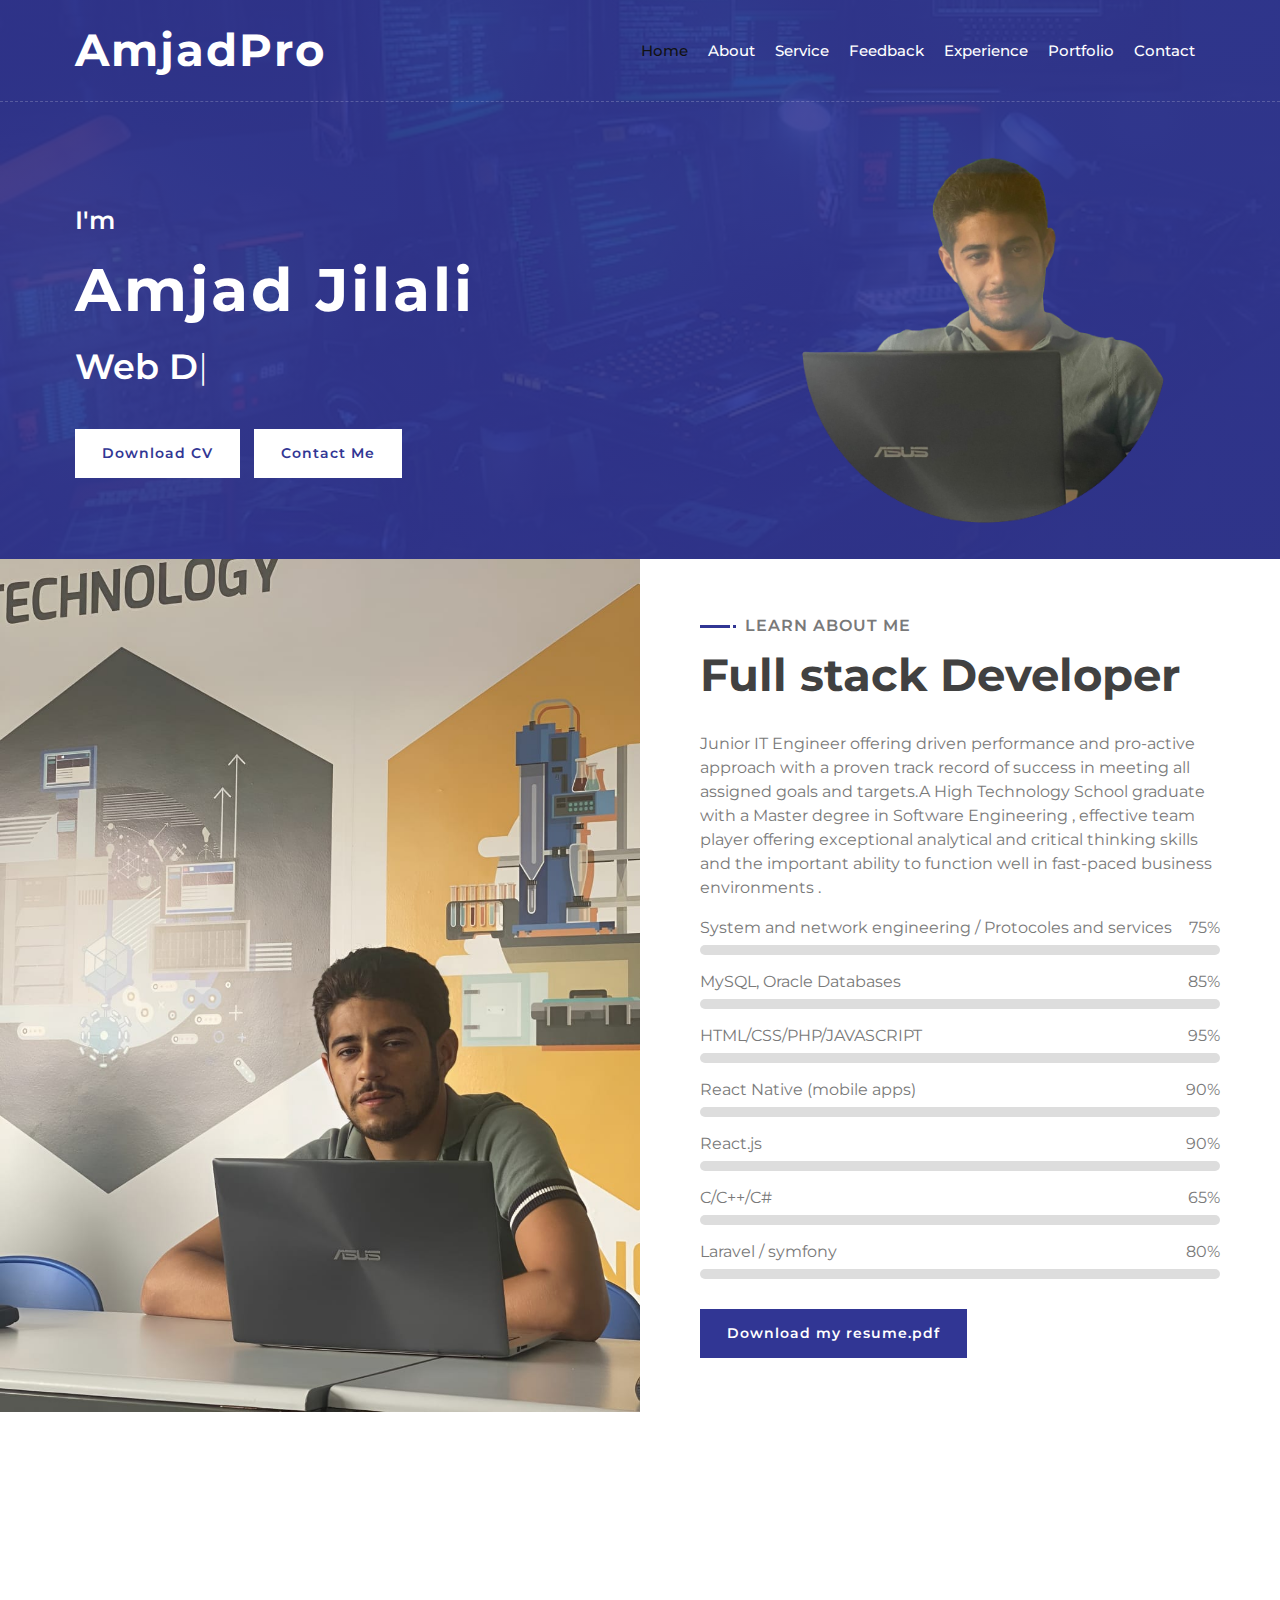
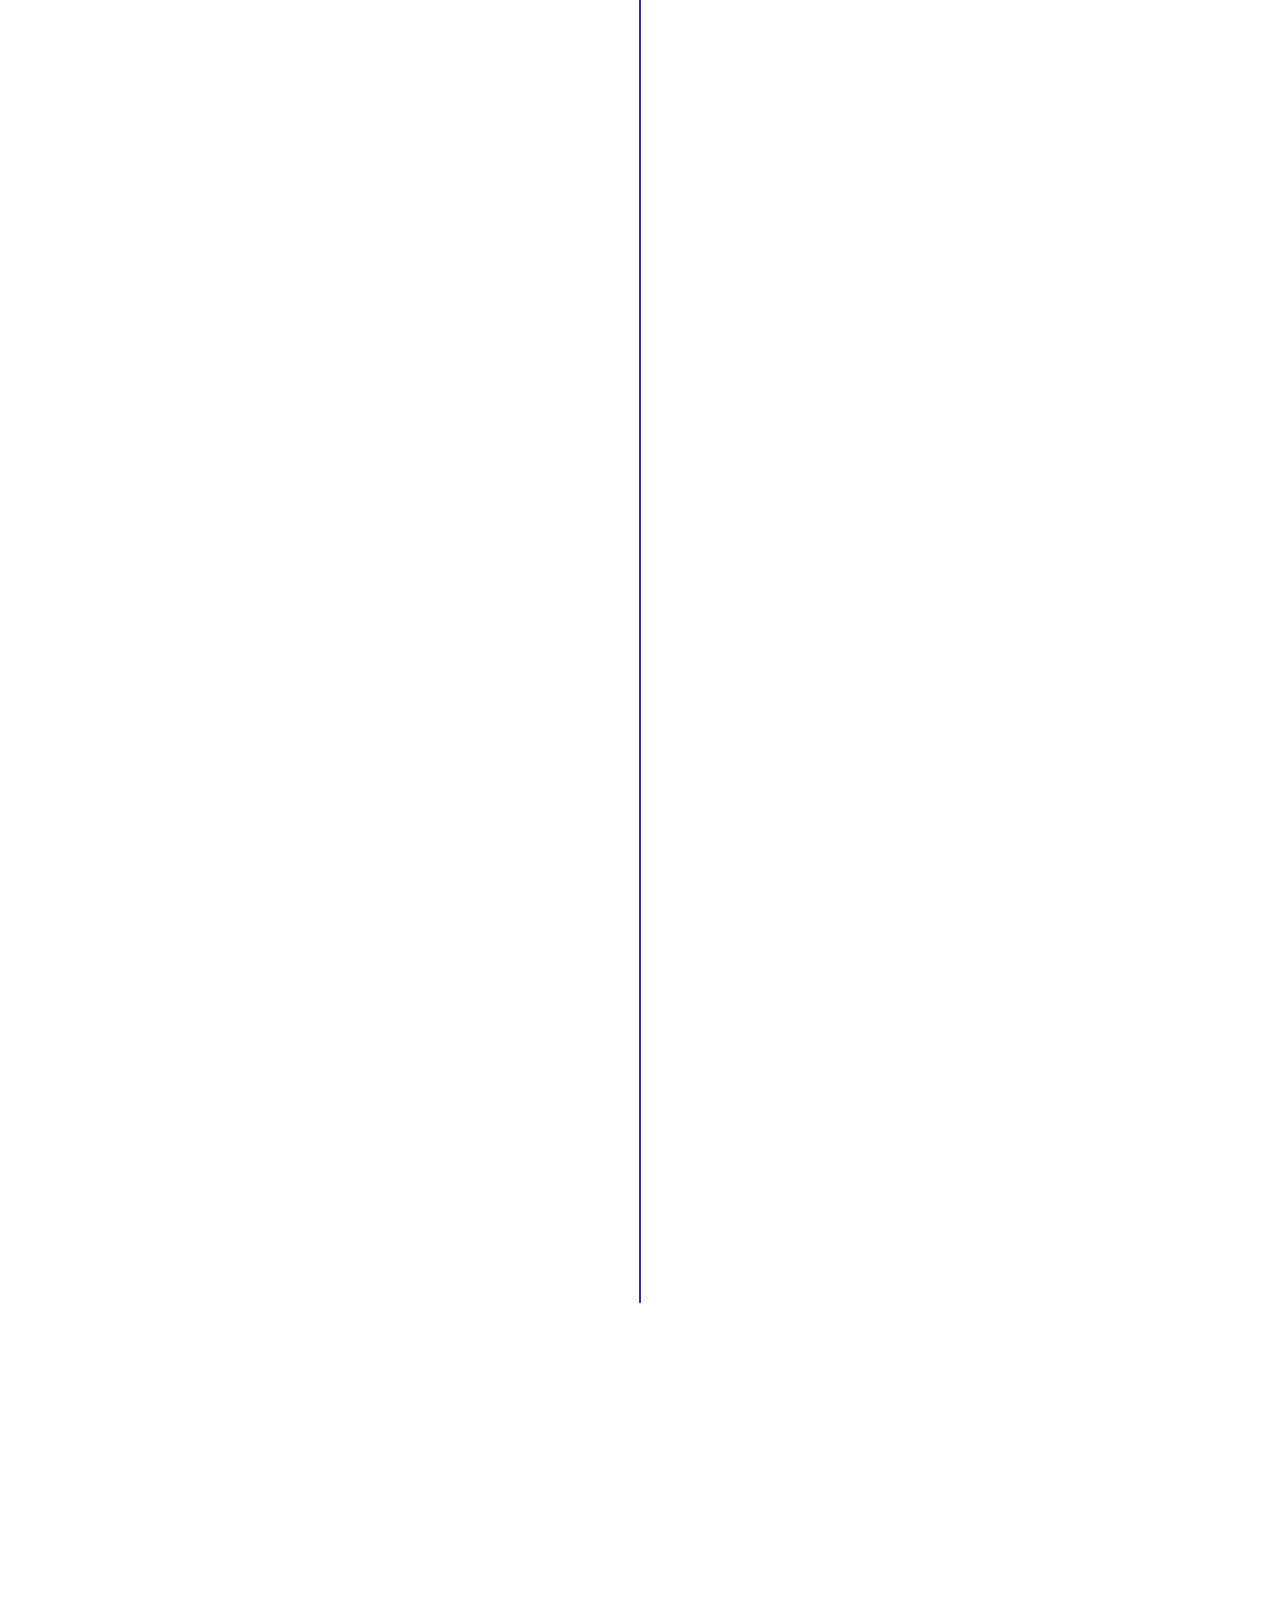
==== commit f82e25ca: "Add files via upload" ====
--- a/index.html
+++ b/index.html
@@ -47,7 +47,7 @@
                                 <div class="typed-text">Web Developer, Full Stack Developer, Apps Developer</div>
                             </div>
                             <div class="hero-btn">
-                                <a class="btn" href="">Download CV</a>
+                                <a class="btn" href="doc/CV.pdf">Download CV</a>
                                 <a class="btn" href="#contact">Contact Me</a>
                             </div>
                         </div>
@@ -123,7 +123,7 @@
                                     <div class="progress-bar" role="progressbar" aria-valuenow="80" aria-valuemin="0" aria-valuemax="100"></div>
                                 </div>
                             </div>
-                            <a class="btn" href="">Download my resume.pdf</a>
+                            <a class="btn" href="doc/CV.pdf">Download my resume.pdf</a>
                         </div>
                     </div>
                 </div>
@@ -217,10 +217,10 @@
                         </div>
                         <div class="testimonial-text">
                             <p>
-                                Lorem ipsum dolor sit amet consec adipis elit. Etiam accums lacus eget velit tincid, quis suscip justo dictum. Lorem ipsum dolor sit amet consec adipis elit.
-                            </p>
-                            <h3>Customer Name</h3>
-                            <h4>Profession</h4>
+                                Always curious and open-minded, he has a real taste for challenges! Amjad is always willing to answer various questions and think about solutions to the most complex problems.
+                            </p>
+                            <h3>Ayman cherkaoui</h3>
+                            <h4>Fullstack developer</h4>
                         </div>
                     </div>
                 </div>
@@ -332,7 +332,7 @@
                     <p>
                         Looking for an affordable and professional website? Im here to give your website exactly what it needs to stand out and convert in your niche
                     </p>
-                    <a class="btn">Pricing Plan</a>
+                    <a href="table.html" class="btn" >Pricing Plan</a>
                 </div>
             </div>
         </div>
@@ -376,7 +376,7 @@
                                 <img src="img/post3.png" alt="Image">
                             </div>
                             <div class="portfolio-text">
-                                <h3>JavaScript quiz game</h3>
+                                <h3>Nespresso</h3>
                                 <a class="btn" href="img/post3.png" data-lightbox="portfolio">+</a>
                             </div>
                         </div>
@@ -395,28 +395,15 @@
                         <div class="col-md-4"></div>
                         <div class="col-md-8">
                             <div class="contact-form">
-                                <div id="success"></div>
-                                <form name="sentMessage" id="contactForm" novalidate="novalidate">
-                                    <div class="control-group">
-                                        <input type="text" class="form-control" id="name" placeholder="Your Name" required="required" data-validation-required-message="Please enter your name" />
-                                        <p class="help-block"></p>
-                                    </div>
-                                    <div class="control-group">
-                                        <input type="email" class="form-control" id="email" placeholder="Your Email" required="required" data-validation-required-message="Please enter your email" />
-                                        <p class="help-block"></p>
-                                    </div>
-                                    <div class="control-group">
-                                        <input type="text" class="form-control" id="subject" placeholder="Subject" required="required" data-validation-required-message="Please enter a subject" />
-                                        <p class="help-block"></p>
-                                    </div>
-                                    <div class="control-group">
-                                        <textarea class="form-control" id="message" placeholder="Message" required="required" data-validation-required-message="Please enter your message"></textarea>
-                                        <p class="help-block"></p>
-                                    </div>
-                                    <div>
-                                        <button class="btn" type="submit" id="sendMessageButton">Send Message</button>
-                                    </div>
-                                </form>
+                                <div></div>
+
+        <form class="" action="send.php" method="post">
+        Name <input  class="form-control"  placeholder="Your Name" required="required" data-validation-required-message="Please enter your name" type="text" name="name" value=""> <br>
+        Email <input  class="form-control" placeholder="Your Email" required="required" data-validation-required-message="Please enter your email" type="email" name="email" value=""> <br>
+        Subject <input class="form-control" placeholder="Subject" required="required" data-validation-required-message="Please enter a subject" type="text" name="subject" value=""> <br>
+        Message <input class="form-control" placeholder="Message" required="required" data-validation-required-message="Please enter your message" type="text" name="message" value=""> <br>
+        <button type="submit" name="send">Send</button>
+        </form>
                             </div>
                         </div>
                     </div>
--- a/css/style.css
+++ b/css/style.css
@@ -943,7 +943,7 @@
 }
 
 .banner .section-header h2 span {
-    color: #414141;
+    color: red;
     font-size: 50px;
 }
 
